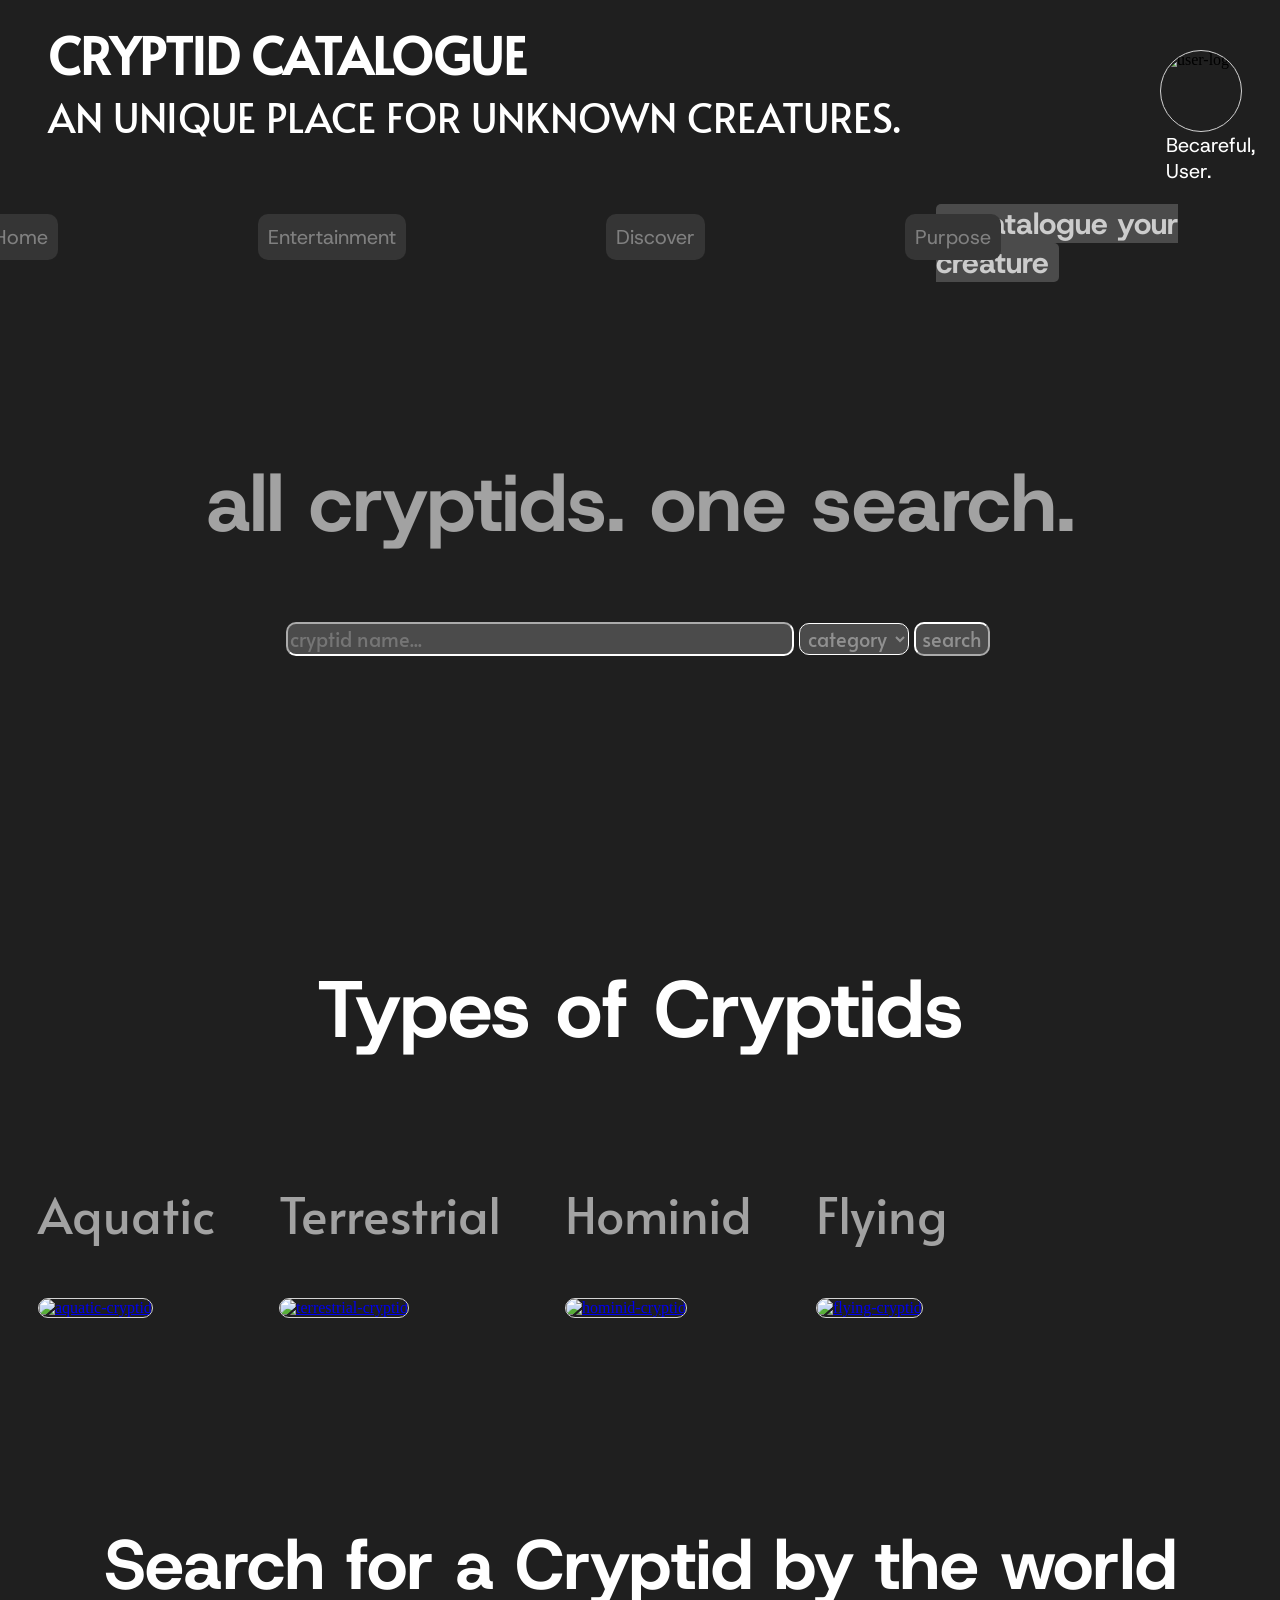
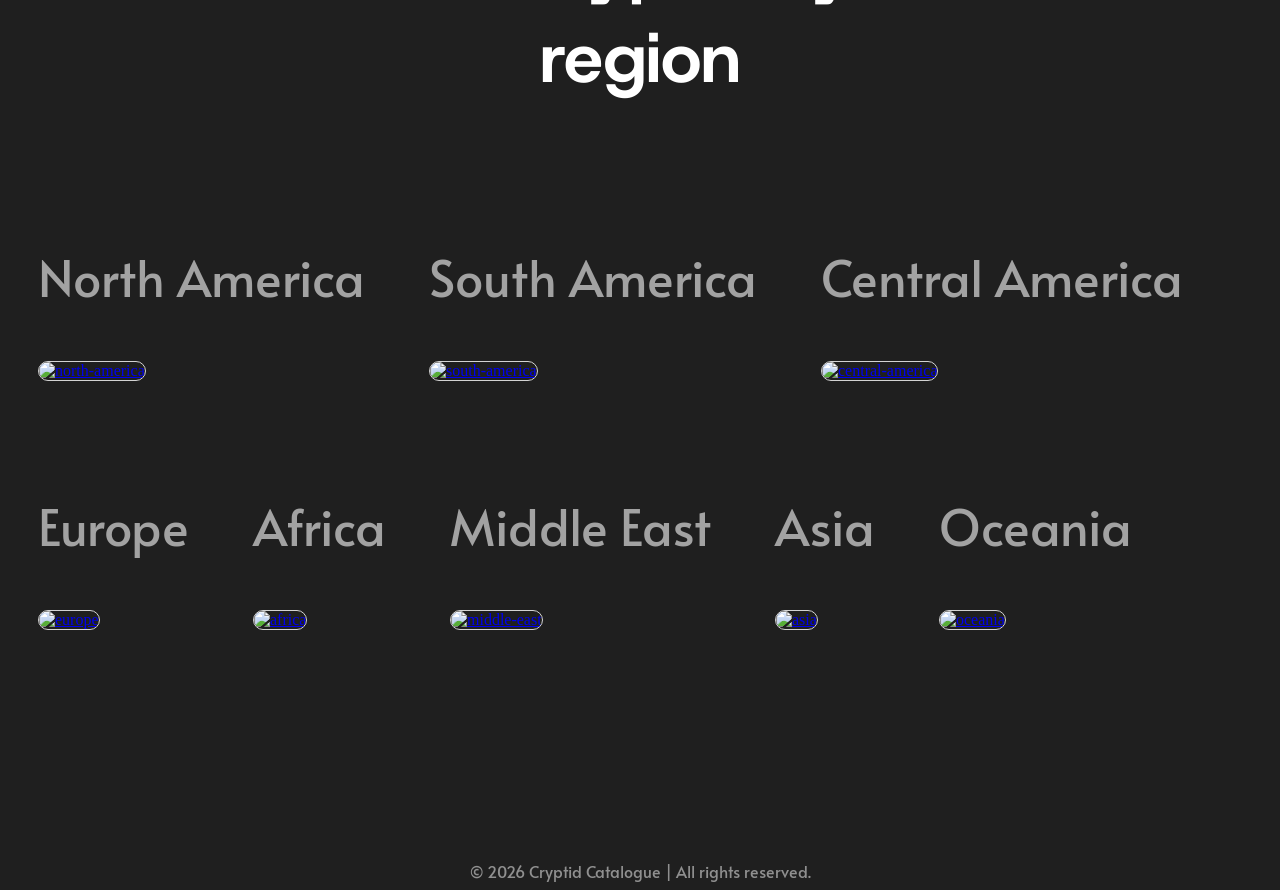
==== html/discover.html @ ba4a6ca7 "Estrutura geral finalizada para Desktop e iniciada responsividade Mobile" ====
<!DOCTYPE html>
<html lang="en">

<head>
    <meta charset="UTF-8">
    <meta name="viewport" content="width=device-width, initial-scale=1.0">

    <link rel="preconnect" href="https://fonts.googleapis.com">
    <link rel="preconnect" href="https://fonts.gstatic.com" crossorigin>
    <link href="https://fonts.googleapis.com/css2?family=Alata&display=swap" rel="stylesheet">
    <link href="https://fonts.googleapis.com/css2?family=Host+Grotesk:ital,wght@0,300..800;1,300..800&display=swap"
        rel="stylesheet">

    <link rel="stylesheet" href="/css/discover-style.css">
    <title>Cryptid Catalogue - Home</title>
</head>

<body>
    <header>
        <div id="user-box">
            <img src="/public/images/user.png" alt="user-logo">
            <p>Becareful, User.</p>

            <a href="#">+ catalogue your creature</a>
        </div>

        <div id="header-box">
            <!--<img src="https://picsum.photos/50/50" alt="logo-cryptid-catalogue">-->
            <h1>CRYPTID CATALOGUE</h1><br>
            <h2>AN UNIQUE PLACE FOR UNKNOWN CREATURES.</h2>
        </div>

        <nav>
            <ul>
                <li><a href="/html/index.html">Home</a></li>
                <li><a href="#">Entertainment</a></li>
                <li><a href="#">Discover</a></li>
                <li><a href="#">Purpose</a></li>
            </ul>
        </nav>
    </header>

    <main>
        <div id="search">
            <h2>all cryptids. one search.</h2>
            <form action="">
                <input id="searching" type="text" placeholder="cryptid name...">
                <select name="cryptid-category" id="cryp-ctg">
                    <option value="">category</option>
                    <option value="aquatical">aquatical</option>
                    <option value="terrestrial">terrestrial</option>
                    <option value="hominid">hominid</option>
                    <option value="flying">flying</option>
                </select>
                <input class="submit" type="submit" value="search">
            </form>
        </div>

        <article id="types-content">
            <h2>Types of Cryptids</h2>
            <section class="cryptid-types">
                <h3>Aquatic</h3>
                <a href="#" title=""><img src="/public/images/Loch_Ness_Monster2.png" alt="aquatic-cryptid">
                    <p>Lorem ipsum dolor sit amet consectetur adipisicing elit. Recusandae in esse commodi ipsam
                        repellendus
                        iste quibusdam corporis impedit alias. Molestiae magni sunt ex perspiciatis ullam, voluptatibus
                        consequuntur a ipsam velit voluptates optio sapiente illo distinctio iusto maxime dolor.
                        Inventore,
                        illo dolorum voluptatem alias distinctio similique non? Facere blanditiis consectetur
                        praesentium!
                    </p>
                </a>
            </section>
            <section class="cryptid-types">
                <h3>Terrestrial</h3>
                <a href="#"> <img src="/public/images/mokele-mbembe2.png" alt="terrestrial-cryptid">
                    <p>Lorem ipsum dolor sit amet consectetur adipisicing elit. Recusandae in esse commodi ipsam
                        repellendus
                        iste quibusdam corporis impedit alias. Molestiae magni sunt ex perspiciatis ullam, voluptatibus
                        consequuntur a ipsam velit voluptates optio sapiente illo distinctio iusto maxime dolor.
                        Inventore,
                        illo dolorum voluptatem alias distinctio similique non? Facere blanditiis consectetur
                        praesentium!
                    </p>
                </a>
            </section>
            <section class="cryptid-types">
                <h3>Hominid</h3>
                <a href="#"> <img src="/public/images/Bigfoot2.png" alt="hominid-cryptid">
                    <p>Lorem ipsum dolor sit amet consectetur adipisicing elit. Recusandae in esse commodi ipsam
                        repellendus
                        iste quibusdam corporis impedit alias. Molestiae magni sunt ex perspiciatis ullam, voluptatibus
                        consequuntur a ipsam velit voluptates optio sapiente illo distinctio iusto maxime dolor.
                        Inventore,
                        illo dolorum voluptatem alias distinctio similique non? Facere blanditiis consectetur
                        praesentium!
                    </p>
                </a>
            </section>
            <section class="cryptid-types">
                <h3>Flying</h3>
                <a href="#"> <img src="/public/images/thunderbird2.png" alt="flying-cryptid">
                    <p>Lorem ipsum dolor sit amet consectetur adipisicing elit. Recusandae in esse commodi ipsam
                        repellendus
                        iste quibusdam corporis impedit alias. Molestiae magni sunt ex perspiciatis ullam, voluptatibus
                        consequuntur a ipsam velit voluptates optio sapiente illo distinctio iusto maxime dolor.
                        Inventore,
                        illo dolorum voluptatem alias distinctio similique non? Facere blanditiis consectetur
                        praesentium!
                    </p>
                </a>
            </section>
        </article>

        <article id="region-content">
            <h2>Search for a Cryptid by the world region</h2>
            <section class="world-region">
                <h3>North America</h3>
                <a href="#"><img src="/public/images/north-america2.png" alt="north-america"></a>
            </section>
            <section class="world-region">
                <h3>South America</h3>
                <a href="#"><img src="/public/images/south-america2.png" alt="south-america"></a>
            </section>
            <section class="world-region">
                <h3>Central America</h3>
                <a href="#"><img src="/public/images/central-america2.png" alt="central-america"></a>
            </section>
            <section class="world-region">
                <h3>Europe</h3>
                <a href="#"><img src="/public/images/europe2.png" alt="europe"></a>
            </section>
            <section class="world-region">
                <h3>Africa</h3>
                <a href="#"><img src="/public/images/africa2.png" alt="africa"></a>
            </section>
            <section class="world-region">
                <h3>Middle East</h3>
                <a href="#"><img src="/public/images/middle-east2.png" alt="middle-east"></a>
            </section>
            <section class="world-region">
                <h3>Asia</h3>
                <a href="#"><img src="/public/images/asia2.png" alt="asia"></a>
            </section>
            <section class="world-region">
                <h3>Oceania</h3>
                <a href="#"><img src="/public/images/oceania2.png" alt="oceania"></a>
            </section>
        </article>
    </main>

    <footer>&copy; 2026 Cryptid Catalogue | All rights reserved.</footer>
</body>

</html>
---- css/discover-style.css ----
body
{
    background-color: #1f1f1f;
}

#user-box
{
    margin-top: 20px;
    margin-right: 20px;
    float: right;
    width: 25%;
}

#user-box p
{
    margin-left: 230px;
    font-family: "Host Grotesk", sans-serif;
    font-size: 20px;
    color: #ffffff;
}

#user-box img
{
    margin-top: 10px;
    margin-right: 10px;
    width: 80px;
    height: 80px;
    border-radius: 50%;
    border: 1px solid lightgray;
    float: right;
    cursor: pointer;
}

#user-box a
{
    margin-bottom: 20px;
    padding-left: 10px;
    padding-right: 10px;
    border-radius: 5px;
    text-decoration: none;
    text-align: center;
    font-size: 30px;
    font-weight: bolder;
    font-family: "Host Grotesk", sans-serif;
    background-color: #4B4B4B;
    color: rgb(204, 204, 204);
}

#user-box a:hover
{
    background-color: black;
    color: white;
}

#header-box
{
    margin-top: 20px;
    margin-left: 20px;
    width: 80%;
    height: 10%;
}

#header-box h1
{
    margin-left: 20px;   
    display: inline;
    clear: both;
    font-weight: bolder;
    font-family: "Alata", sans-serif;
    font-size: 50px;
    color: #ffffff;
}

#header-box h2
{
    margin-left: 20px;
    display: inline;
    clear: both;
    font-weight: normal;
    font-family: "Alata", sans-serif;
    font-size: 40px;
    color: #ffffff;
}

nav ul
{
    list-style-type: none;
    margin-top: 80px;
    margin-top: 80px;
    display: flex;
    justify-content: center;
    align-items: center;
}

nav ul li a
{
    margin: 100px;
    padding: 10px;
    border-radius: 10px;
    text-decoration: none;
    font-family: "Host Grotesk", sans-serif;
    font-size: 20px;
    background-color: rgb(53, 53, 53);
    color: gray;
}

nav ul li a:hover
{
    margin: 100px;
    padding: 10px;
    border-radius: 10px;
    text-decoration: none;
    font-family: "Host Grotesk", sans-serif;
    font-size: 20px;
    background-color: rgb(0, 0, 0);
    color: rgb(255, 255, 255);
}

#search
{ margin-top: 200px; }

#search h2
{
    text-align: center;
    font-family: "Host Grotesk", sans-serif;
    font-size: 80px;
    color: #A2A2A2;
}

#search form
{
    display: flex;
    justify-content: center;
    align-items: center;
}

#search #searching
{
    vertical-align: middle;
    color: white;
    font-size: 20px;
    font-family: "Alata", sans-serif;
    background-color: #4B4B4B;
    border-color: #ffffff;
    border-radius: 10px;
    width: 500px;
    margin-right: 5px;
}

#search select
{
    vertical-align: middle;
    cursor: pointer;
    font-size: 20px;
    border-radius: 10px;
    text-align: center;
    background-color: #4B4B4B;
    border-color: #ffffff;
    font-family: "Alata", sans-serif;
    margin-right: 5px;
    color: rgba(255, 255, 255, 0.39);
}

.submit
{
    vertical-align: middle;
    cursor: pointer;
    font-size: 20px;
    border-radius: 10px;
    text-align: center;
    background-color: #4B4B4B;
    border-color: #ffffff;
    font-family: "Alata", sans-serif;
    margin-right: 5px;
    color: rgba(255, 255, 255, 0.39);
}

.submit:hover
{
    background-color: black;
    color: white;
} 

#types-content
{ margin-top: 300px; }

#types-content h2
{
    text-align: center;
    font-family: "Host Grotesk", sans-serif;
    font-size: 80px;
    color: white;
}

.cryptid-types
{
    margin-left: 30px;
    margin-right: 30px;
    position: relative;
    display: inline-block;
    justify-content: center;
}

.cryptid-types img
{
    border-radius: 20px;
    border: 1px solid lightgrey;
    width: 400px;
    height: 400px;
}

.cryptid-types h3
{
    font-size: 50px;
    text-align: center;
    font-family: "Alata", sans-serif;
    font-weight: normal;
    color:#A2A2A2;
}  

.cryptid-types p
{
    margin-top: 250px;
    margin-bottom: 150px;
    position: absolute;
    top: 0;
    bottom: 0;
    left: 0;
    right: 0;
    visibility: hidden;
    opacity: 0;
    font-family: "Alata", sans-serif;
    text-align: center;
    color: white;
}

.cryptid-types:hover p
{
    visibility: visible;
    opacity: 100%;
    transition: opacity .3s;
}

.cryptid-types:hover img
{ opacity: 50%; transition: opacity .2s; }

#region-content
{ margin-top: 200px; }

#region-content h2
{
    text-align: center;
    font-family: "Host Grotesk", sans-serif;
    font-size: 70px;
    color: white;
}

.world-region
{
    margin: 30px;
    position: relative;
    display: inline-block;
    justify-content: center;
}

.world-region img
{
    border-radius: 20px;
    border: 1px solid lightgrey;
    width: 400px;
    height: 400px;
}

.world-region h3
{
    font-size: 50px;
    text-align: center;
    font-family: "Alata", sans-serif;
    font-weight: normal;
    color:#A2A2A2;
}

.world-region img:hover
{ opacity: 50%; transition: opacity .3s; }   

footer
{
    margin-top: 200px;
    display: flex;
    justify-content: center;
    align-items: center;
    font-family: "Alata", sans-serif;
    opacity: 50%;
    color: white;
}
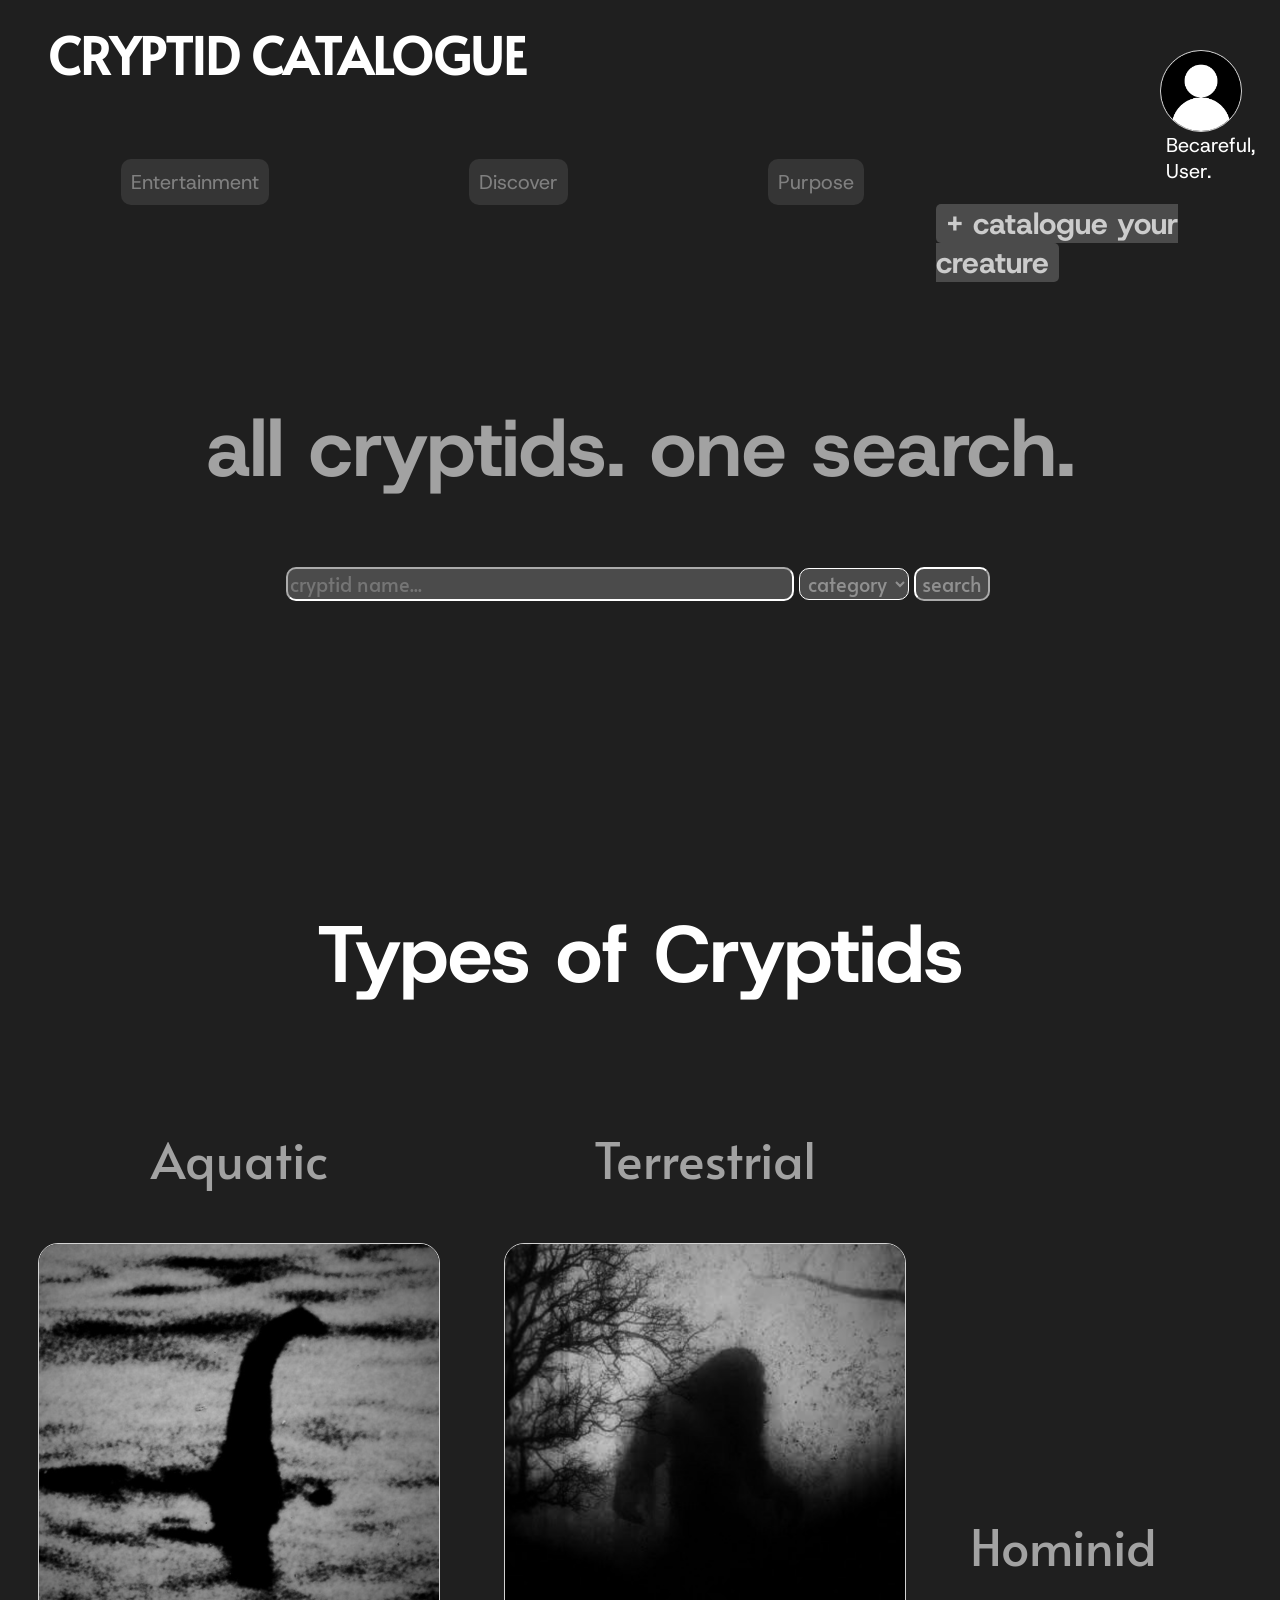
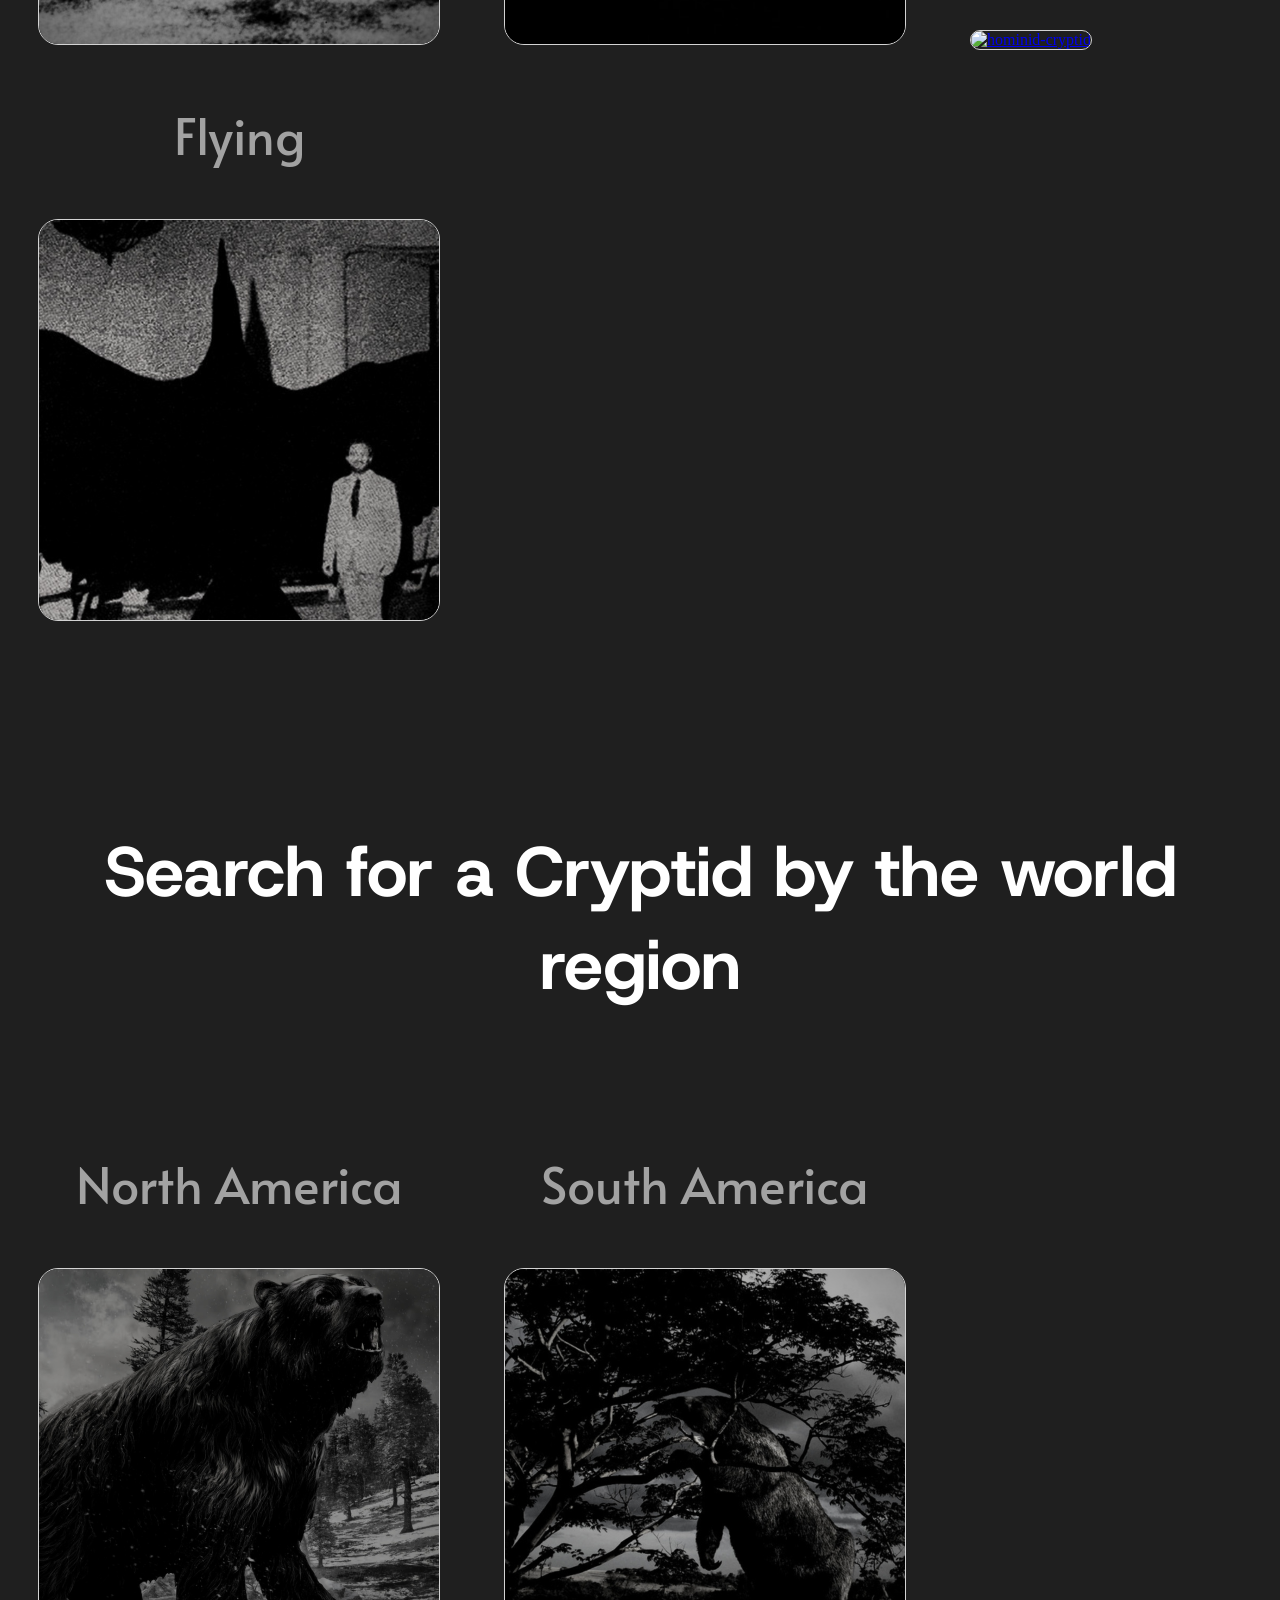
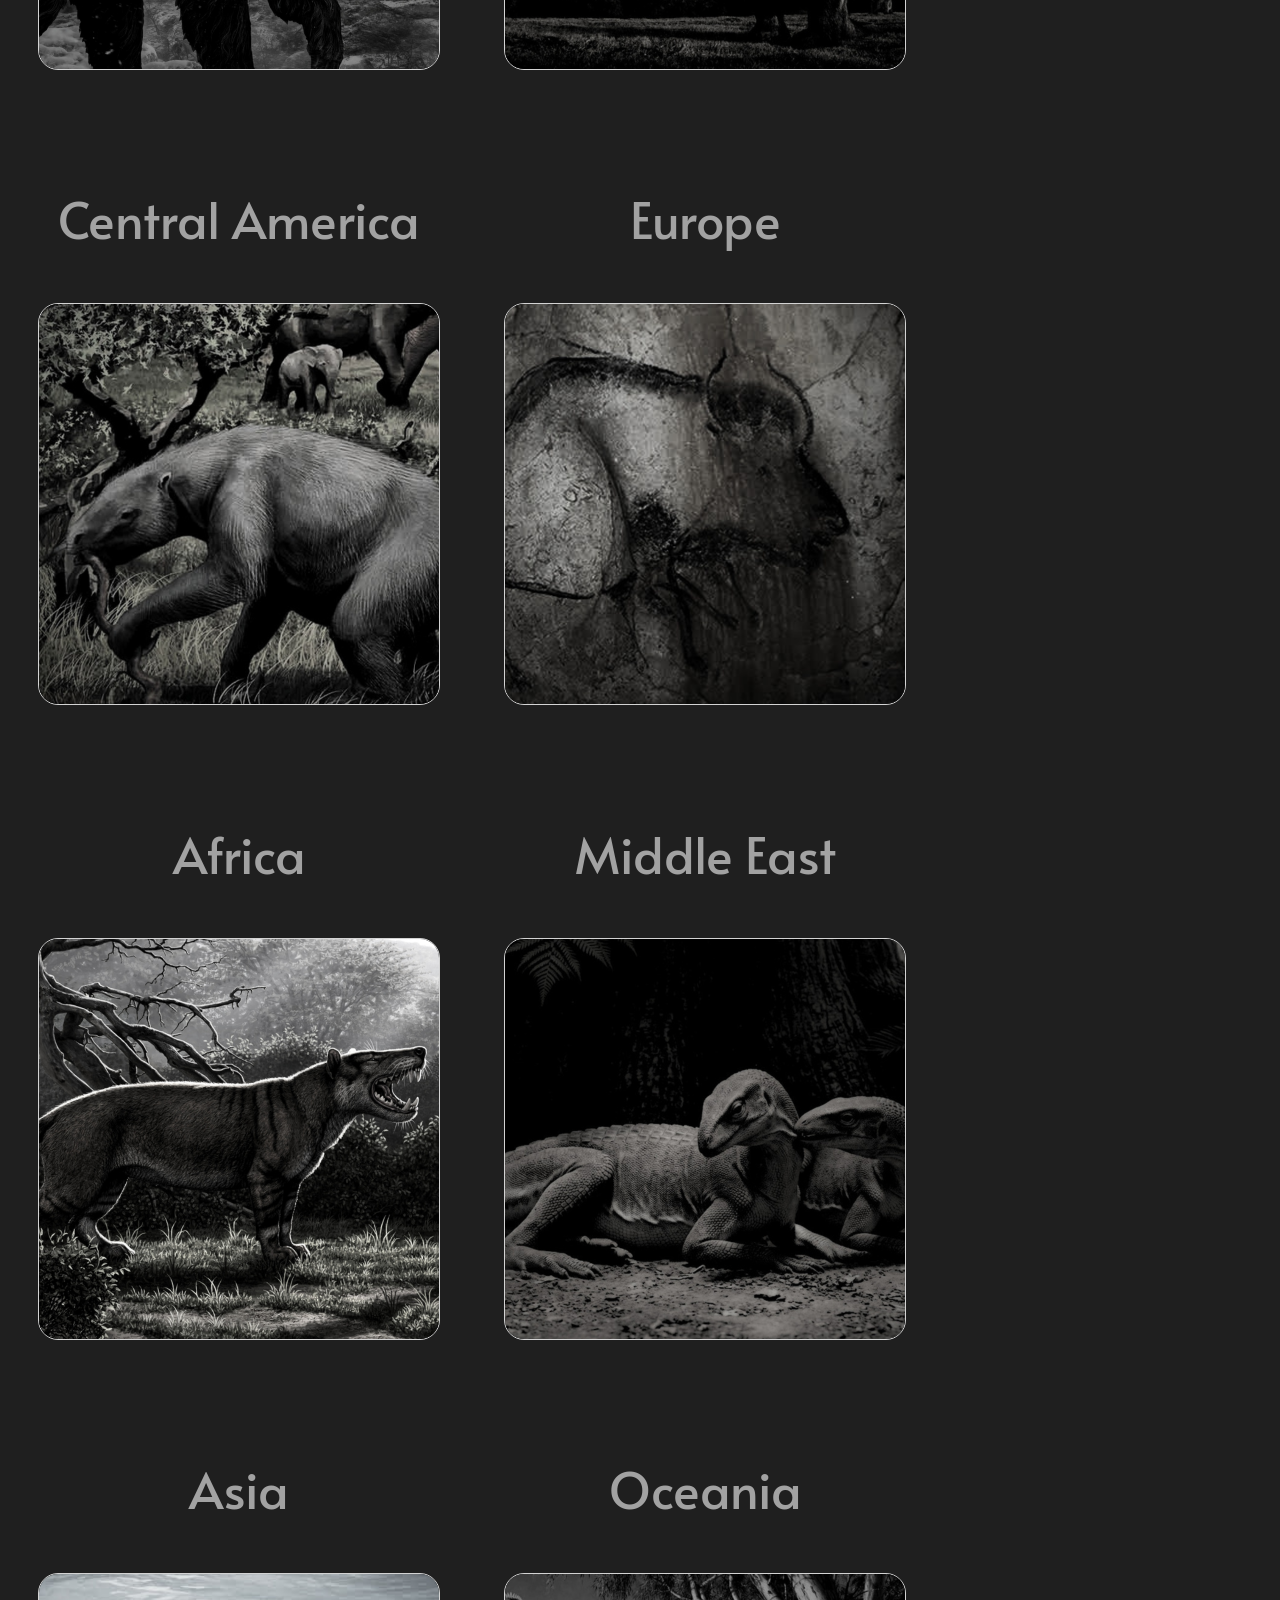
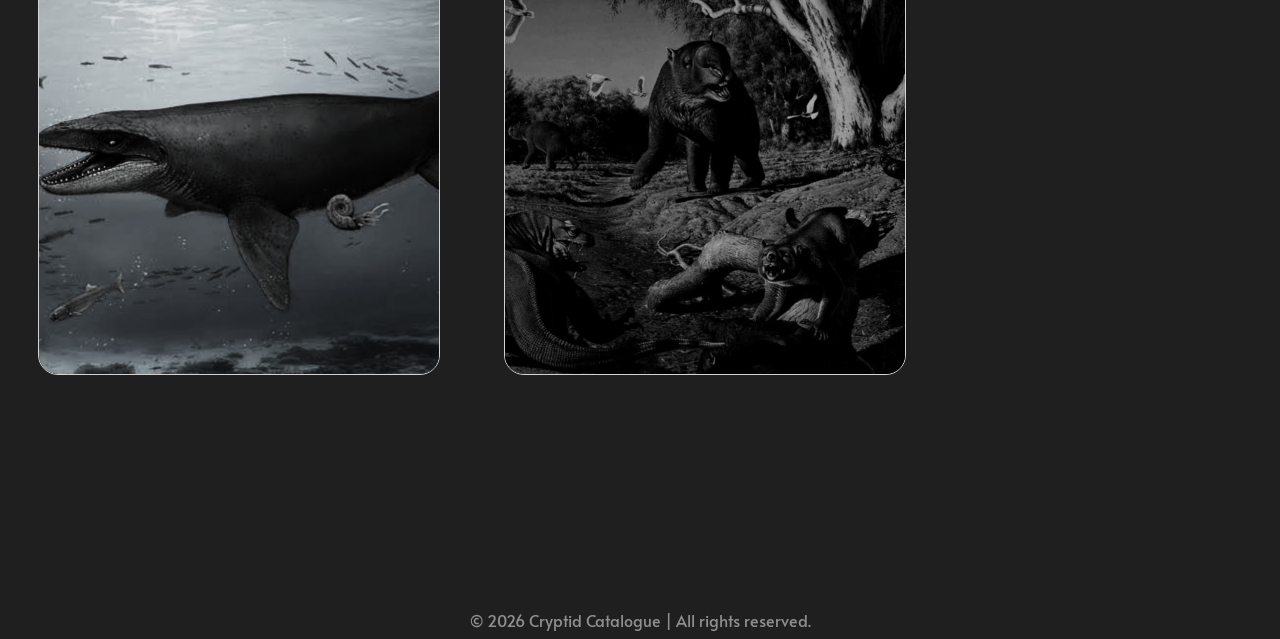
==== commit f86a067d: "Responsividade mobile básica implementada" ====
--- a/html/discover.html
+++ b/html/discover.html
@@ -18,7 +18,7 @@
 <body>
     <header>
         <div id="user-box">
-            <img src="/public/images/user.png" alt="user-logo">
+            <img src="/images/discover/user.png" alt="user-logo">
             <p>Becareful, User.</p>
 
             <a href="#">+ catalogue your creature</a>
@@ -26,13 +26,11 @@
 
         <div id="header-box">
             <!--<img src="https://picsum.photos/50/50" alt="logo-cryptid-catalogue">-->
-            <h1>CRYPTID CATALOGUE</h1><br>
-            <h2>AN UNIQUE PLACE FOR UNKNOWN CREATURES.</h2>
+            <h1><a href="/html/index.html">CRYPTID CATALOGUE</a></h1><br>
         </div>
 
         <nav>
             <ul>
-                <li><a href="/html/index.html">Home</a></li>
                 <li><a href="#">Entertainment</a></li>
                 <li><a href="#">Discover</a></li>
                 <li><a href="#">Purpose</a></li>
@@ -60,7 +58,7 @@
             <h2>Types of Cryptids</h2>
             <section class="cryptid-types">
                 <h3>Aquatic</h3>
-                <a href="#" title=""><img src="/public/images/Loch_Ness_Monster2.png" alt="aquatic-cryptid">
+                <a href="#" title=""><img src="/images/discover/Loch_Ness_Monster2.png" alt="aquatic-cryptid">
                     <p>Lorem ipsum dolor sit amet consectetur adipisicing elit. Recusandae in esse commodi ipsam
                         repellendus
                         iste quibusdam corporis impedit alias. Molestiae magni sunt ex perspiciatis ullam, voluptatibus
@@ -73,7 +71,7 @@
             </section>
             <section class="cryptid-types">
                 <h3>Terrestrial</h3>
-                <a href="#"> <img src="/public/images/mokele-mbembe2.png" alt="terrestrial-cryptid">
+                <a href="#"> <img src="/images/discover/mokele-mbembe2.png" alt="terrestrial-cryptid">
                     <p>Lorem ipsum dolor sit amet consectetur adipisicing elit. Recusandae in esse commodi ipsam
                         repellendus
                         iste quibusdam corporis impedit alias. Molestiae magni sunt ex perspiciatis ullam, voluptatibus
@@ -86,7 +84,7 @@
             </section>
             <section class="cryptid-types">
                 <h3>Hominid</h3>
-                <a href="#"> <img src="/public/images/Bigfoot2.png" alt="hominid-cryptid">
+                <a href="#"> <img src="/images/discover/Bigfoot2.png" alt="hominid-cryptid">
                     <p>Lorem ipsum dolor sit amet consectetur adipisicing elit. Recusandae in esse commodi ipsam
                         repellendus
                         iste quibusdam corporis impedit alias. Molestiae magni sunt ex perspiciatis ullam, voluptatibus
@@ -99,7 +97,7 @@
             </section>
             <section class="cryptid-types">
                 <h3>Flying</h3>
-                <a href="#"> <img src="/public/images/thunderbird2.png" alt="flying-cryptid">
+                <a href="#"> <img src="/images/discover/thunderbird2.png" alt="flying-cryptid">
                     <p>Lorem ipsum dolor sit amet consectetur adipisicing elit. Recusandae in esse commodi ipsam
                         repellendus
                         iste quibusdam corporis impedit alias. Molestiae magni sunt ex perspiciatis ullam, voluptatibus
@@ -116,35 +114,35 @@
             <h2>Search for a Cryptid by the world region</h2>
             <section class="world-region">
                 <h3>North America</h3>
-                <a href="#"><img src="/public/images/north-america2.png" alt="north-america"></a>
+                <a href="#"><img src="/images/discover/north-america2.png" alt="north-america"></a>
             </section>
             <section class="world-region">
                 <h3>South America</h3>
-                <a href="#"><img src="/public/images/south-america2.png" alt="south-america"></a>
+                <a href="#"><img src="/images/discover/south-america2.png" alt="south-america"></a>
             </section>
             <section class="world-region">
                 <h3>Central America</h3>
-                <a href="#"><img src="/public/images/central-america2.png" alt="central-america"></a>
+                <a href="#"><img src="/images/discover/central-america2.png" alt="central-america"></a>
             </section>
             <section class="world-region">
                 <h3>Europe</h3>
-                <a href="#"><img src="/public/images/europe2.png" alt="europe"></a>
+                <a href="#"><img src="/images/discover/europe2.png" alt="europe"></a>
             </section>
             <section class="world-region">
                 <h3>Africa</h3>
-                <a href="#"><img src="/public/images/africa2.png" alt="africa"></a>
+                <a href="#"><img src="/images/discover/africa2.png" alt="africa"></a>
             </section>
             <section class="world-region">
                 <h3>Middle East</h3>
-                <a href="#"><img src="/public/images/middle-east2.png" alt="middle-east"></a>
+                <a href="#"><img src="/images/discover/middle-east2.png" alt="middle-east"></a>
             </section>
             <section class="world-region">
                 <h3>Asia</h3>
-                <a href="#"><img src="/public/images/asia2.png" alt="asia"></a>
+                <a href="#"><img src="/images/discover/asia2.png" alt="asia"></a>
             </section>
             <section class="world-region">
                 <h3>Oceania</h3>
-                <a href="#"><img src="/public/images/oceania2.png" alt="oceania"></a>
+                <a href="#"><img src="/images/discover/oceania2.png" alt="oceania"></a>
             </section>
         </article>
     </main>
--- a/css/discover-style.css
+++ b/css/discover-style.css
@@ -68,6 +68,11 @@
     font-weight: bolder;
     font-family: "Alata", sans-serif;
     font-size: 50px;
+}
+
+#header-box h1 a
+{
+    text-decoration: none;
     color: #ffffff;
 }
 
